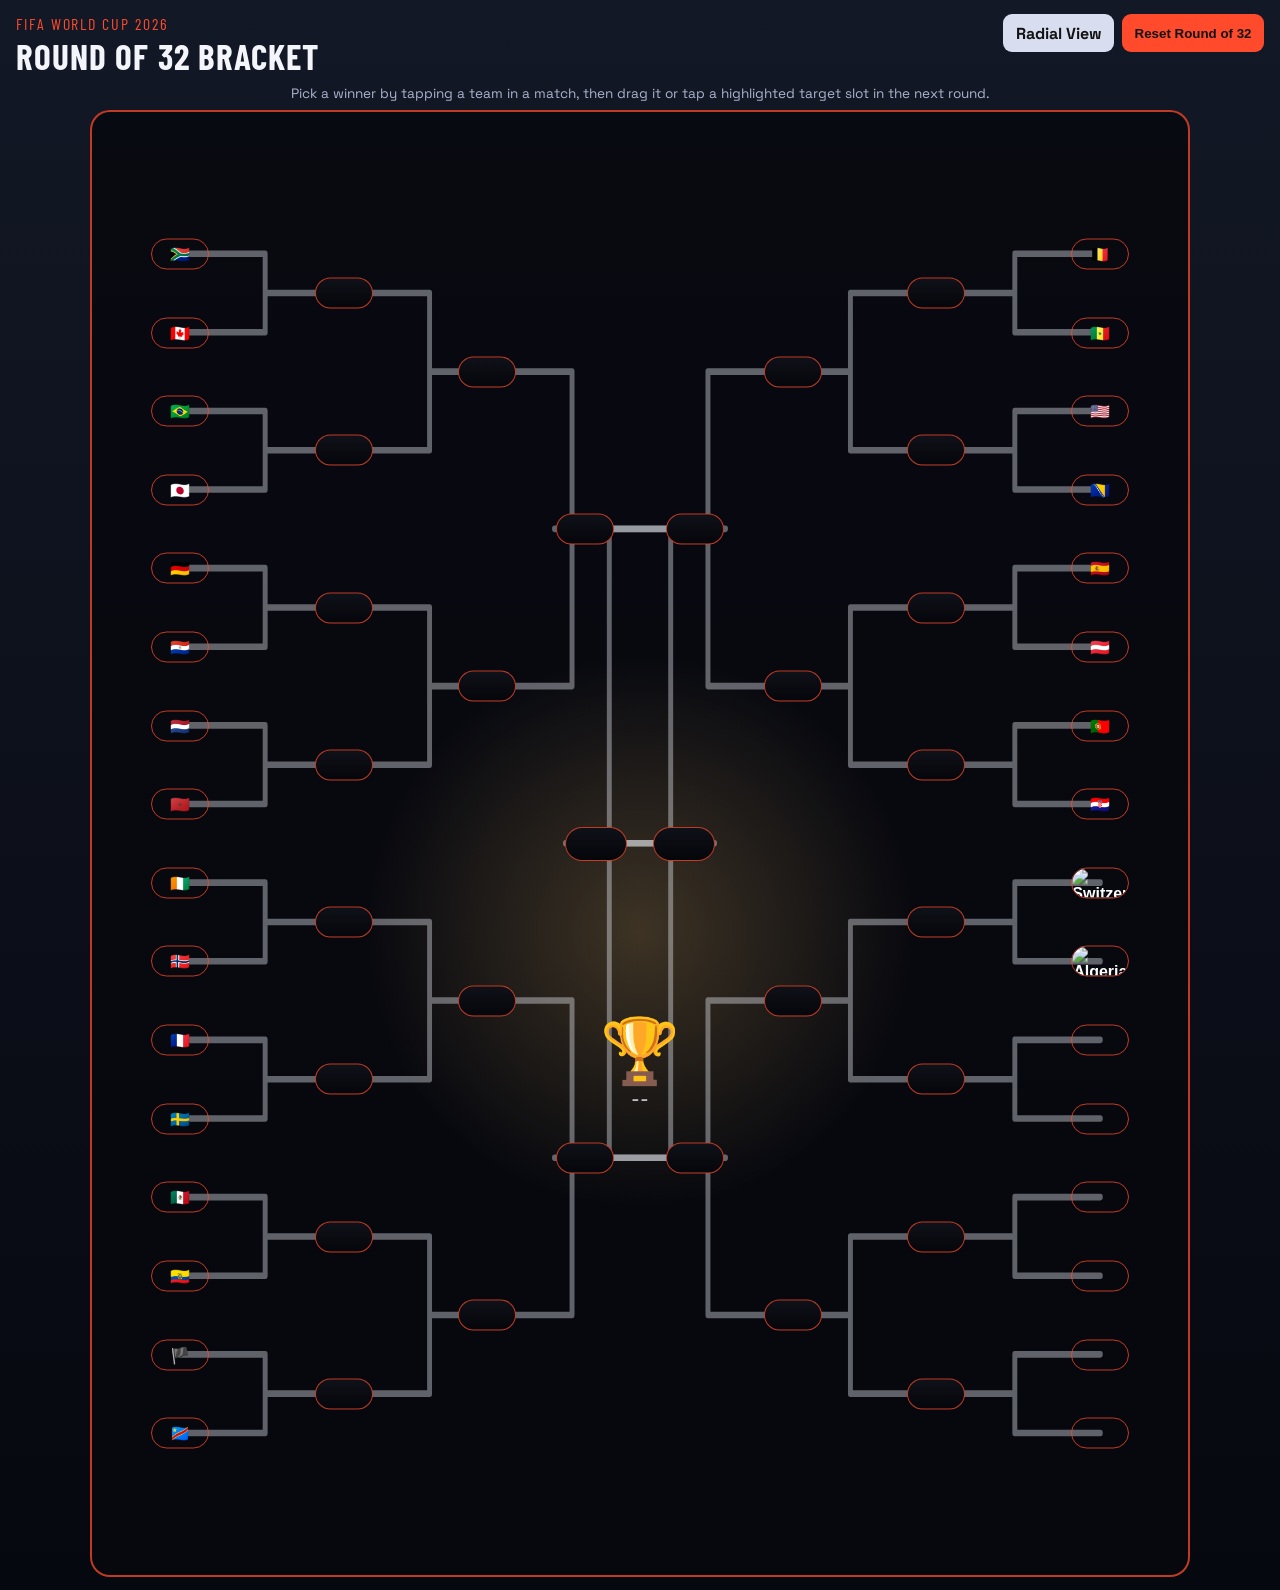
==== classic.html @ 3dedd13d "Add classic bracket view for World Cup 2026 - Implement classic.css for styling the classic bracket " ====
<!doctype html>
<html lang="en">
  <head>
    <meta charset="UTF-8" />
    <meta name="viewport" content="width=device-width, initial-scale=1.0" />
    <title>World Cup 2026 Classic Bracket</title>
    <link rel="preconnect" href="https://fonts.googleapis.com" />
    <link rel="preconnect" href="https://fonts.gstatic.com" crossorigin />
    <link
      href="https://fonts.googleapis.com/css2?family=Barlow+Condensed:wght@600;700&family=Space+Grotesk:wght@500;700&display=swap"
      rel="stylesheet"
    />
    <link rel="stylesheet" href="classic.css" />
  </head>
  <body>
    <header class="topbar">
      <div>
        <p class="kicker">FIFA WORLD CUP 2026</p>
        <h1>Round of 32 Bracket</h1>
      </div>
      <div class="actions">
        <a href="index.html" class="link-btn">Radial View</a>
        <button id="resetBtn" type="button">Reset Round of 32</button>
      </div>
    </header>

    <main>
      <p class="howto" id="howtoText">
        Pick a winner by tapping a team in a match, then drag it or tap a highlighted target slot in the next round.
      </p>
      <section id="board" class="board" aria-label="Classic knockout bracket">
        <svg id="lines" aria-hidden="true"></svg>
        <div id="slots"></div>
        <div id="center" class="center-cup" aria-live="polite">
          <div class="cup">🏆</div>
          <div class="winner-row">
            <span id="winnerFlag">--</span>
            <span id="winnerName"></span>
          </div>
        </div>
      </section>
    </main>

    <script src="classic.js"></script>
  </body>
</html>
---- classic.css ----
:root {
  --bg-0: #06080f;
  --bg-1: #131826;
  --text: #f3f5fb;
  --muted: #abb4cc;
  --accent: #ff4b2b;
  --line: rgba(242, 245, 253, 0.38);
  --slot-bg: linear-gradient(180deg, #0f1119 0%, #05060a 100%);
  --slot-border: rgba(255, 75, 43, 0.75);
}

* {
  box-sizing: border-box;
}

body {
  margin: 0;
  color: var(--text);
  font-family: "Space Grotesk", sans-serif;
  background:
    radial-gradient(circle at center, rgba(255, 129, 39, 0.18) 0%, transparent 30%),
    linear-gradient(180deg, var(--bg-1), var(--bg-0));
  min-height: 100vh;
}

.topbar {
  padding: 0.9rem 1rem 0.5rem;
  display: flex;
  justify-content: space-between;
  align-items: flex-start;
  gap: 1rem;
}

.kicker {
  margin: 0;
  color: var(--accent);
  letter-spacing: 0.12em;
  text-transform: uppercase;
  font-family: "Barlow Condensed", sans-serif;
}

h1 {
  margin: 0.08rem 0 0;
  font-family: "Barlow Condensed", sans-serif;
  letter-spacing: 0.03em;
  font-size: clamp(1.4rem, 3.6vw, 2.2rem);
  text-transform: uppercase;
}

.actions {
  display: flex;
  gap: 0.5rem;
  flex-wrap: wrap;
  justify-content: flex-end;
}

button,
.link-btn {
  border: 0;
  border-radius: 9px;
  padding: 0.52rem 0.78rem;
  text-decoration: none;
  font-weight: 700;
  cursor: pointer;
  background: var(--accent);
  color: #121212;
}

.link-btn {
  background: #d8deef;
}

main {
  padding: 0 0.45rem 0.8rem;
}

.howto {
  width: min(1100px, 98vw);
  margin: 0 auto 0.45rem;
  color: var(--muted);
  font-size: 0.85rem;
  line-height: 1.35;
  text-align: center;
}

.board {
  position: relative;
  width: min(1100px, 98vw);
  aspect-ratio: 3 / 4;
  margin: 0 auto;
  border-radius: 20px;
  border: 2px solid rgba(255, 75, 43, 0.75);
  background:
    radial-gradient(circle at 50% 56%, rgba(247, 191, 95, 0.22) 0%, rgba(7, 8, 14, 0.86) 28%),
    linear-gradient(180deg, #0f1320 0%, #05060a 100%);
  overflow: hidden;
}

#lines,
#slots {
  position: absolute;
  inset: 0;
}

#lines {
  width: 100%;
  height: 100%;
  pointer-events: none;
}

.link {
  fill: none;
  stroke: var(--line);
  stroke-width: 0.45;
  stroke-linecap: round;
  stroke-linejoin: round;
  filter: none;
}

.slot {
  position: absolute;
  transform: translate(-50%, -50%);
  width: 58px;
  height: 31px;
  border-radius: 999px;
  border: 1.6px solid var(--slot-border);
  background: #080a11;
  display: block;
  color: #fff;
  font-size: 1rem;
  user-select: none;
  transition: box-shadow 110ms ease, border-color 110ms ease;
  overflow: hidden;
  padding: 0;
}

.slot.empty {
  background: var(--slot-bg);
  color: rgba(255, 255, 255, 0.18);
}

.slot:not(.empty) {
  background: transparent;
}

.slot.final {
  width: 62px;
  height: 34px;
}

.flag-fill {
  position: absolute;
  inset: 0;
  width: 100%;
  height: 100%;
  object-fit: cover;
  object-position: center;
  border-radius: inherit;
  display: block;
  pointer-events: none;
}

.slot.selected {
  border-color: #ffd16f;
  box-shadow: 0 0 0 2px rgba(255, 209, 111, 0.26);
}

.slot.draggable {
  cursor: grab;
}

.slot.drop-ok {
  border-color: #89f8bf;
  box-shadow: 0 0 0 2px rgba(137, 248, 191, 0.24);
}

.center-cup {
  position: absolute;
  left: 50%;
  top: 62%;
  transform: translateX(-50%);
  text-align: center;
}

.cup {
  font-size: clamp(2.3rem, 7vw, 4rem);
  line-height: 1;
}

.winner-row {
  margin-top: 0.2rem;
  display: flex;
  flex-direction: column;
  align-items: center;
  gap: 0.1rem;
}

#winnerFlag {
  font-size: 1.2rem;
}

#winnerName {
  color: var(--muted);
  font-size: 0.82rem;
}

@media (max-width: 700px) {
  .topbar {
    padding: 0.6rem 0.6rem 0.45rem;
  }

  main {
    padding: 0 0.15rem 0.45rem;
  }

  .board {
    width: 99vw;
    border-radius: 14px;
  }

  .slot {
    width: 41px;
    height: 23px;
    font-size: 0.82rem;
    border-width: 1.1px;
  }

  .slot.final {
    width: 45px;
    height: 25px;
  }

  .link {
    stroke-width: 1.15;
  }

  .center-cup {
    top: 64%;
  }

  #winnerName {
    font-size: 0.64rem;
  }

  .howto {
    font-size: 0.72rem;
    margin-bottom: 0.3rem;
  }
}
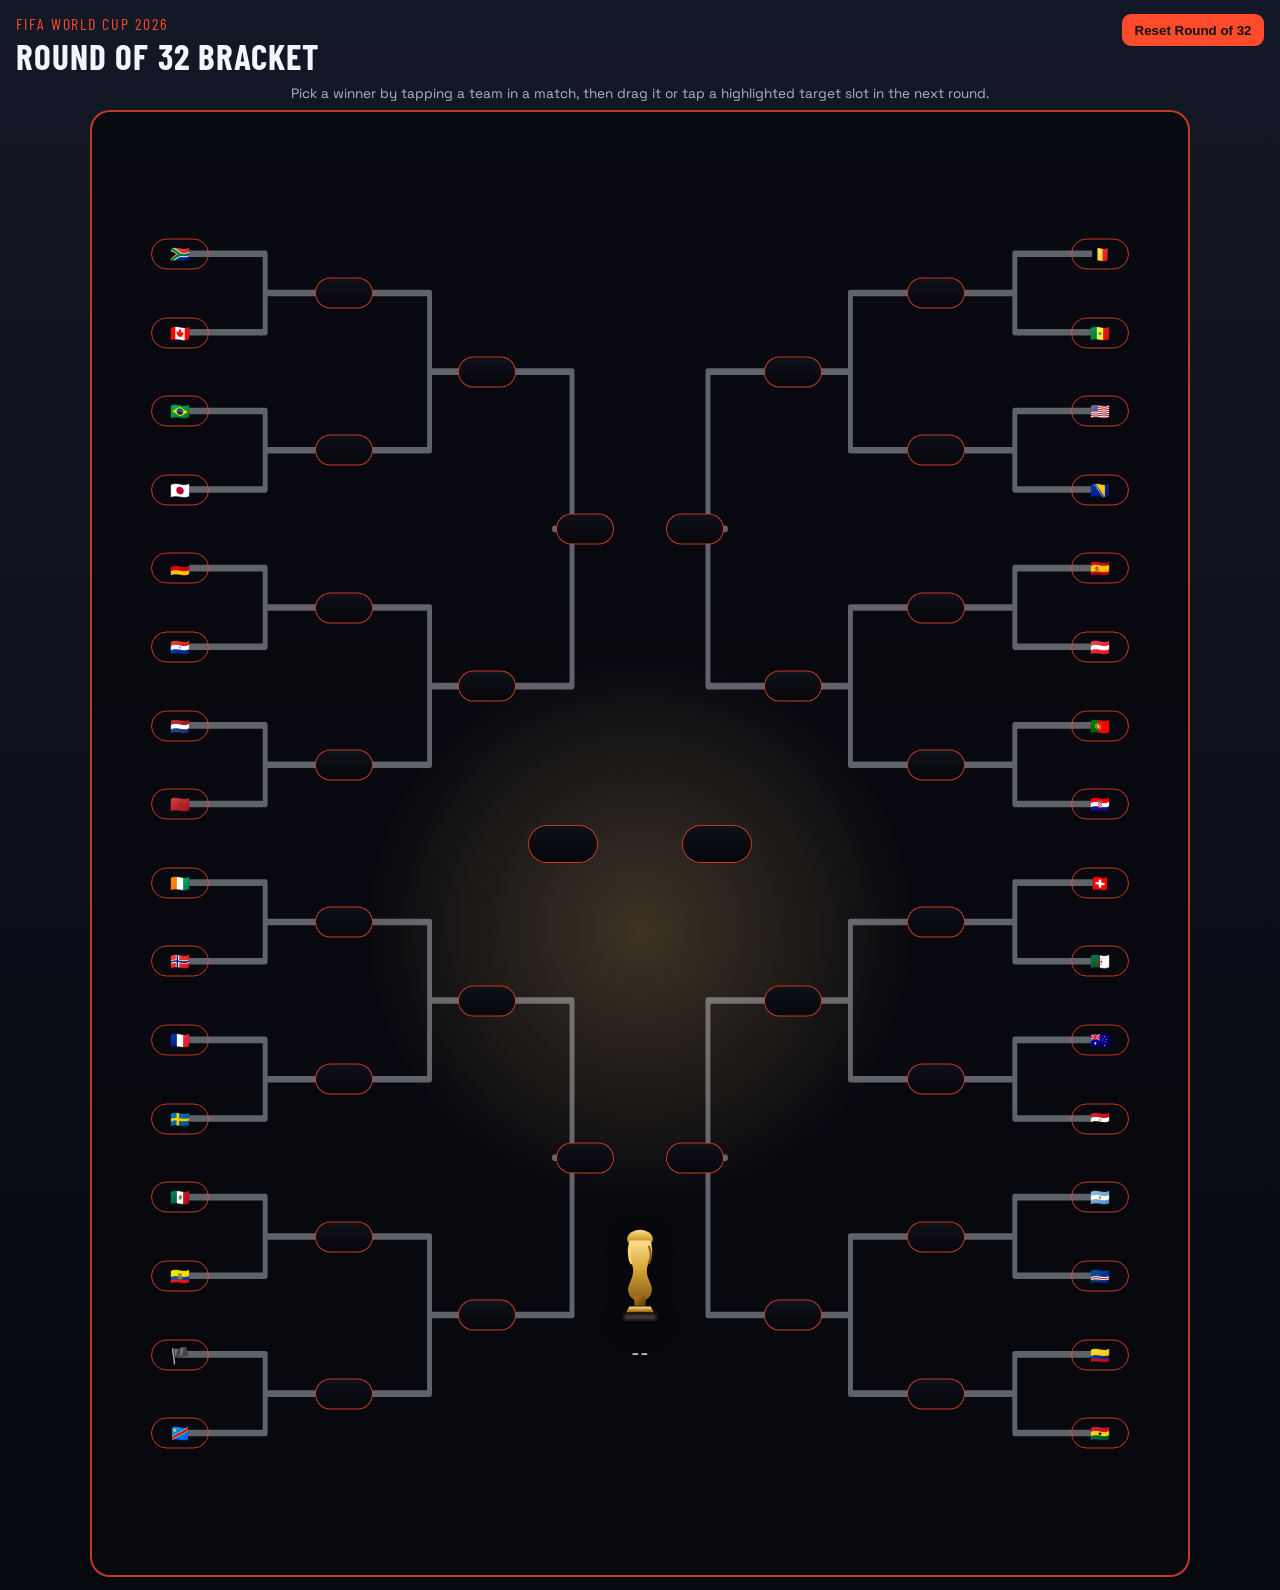
==== commit 001fceea: "Refactor styles and update HTML structure for classic bracket view; add FIFA trophy SVG asset" ====
--- a/classic.html
+++ b/classic.html
@@ -19,7 +19,6 @@
         <h1>Round of 32 Bracket</h1>
       </div>
       <div class="actions">
-        <a href="index.html" class="link-btn">Radial View</a>
         <button id="resetBtn" type="button">Reset Round of 32</button>
       </div>
     </header>
@@ -32,7 +31,14 @@
         <svg id="lines" aria-hidden="true"></svg>
         <div id="slots"></div>
         <div id="center" class="center-cup" aria-live="polite">
-          <div class="cup">🏆</div>
+          <img
+            class="cup-image"
+            src="assets/fifa-cup.png"
+            alt="FIFA World Cup Trophy"
+            loading="lazy"
+            decoding="async"
+            onerror="this.onerror=null;this.src='assets/fifa-trophy.svg';"
+          />
           <div class="winner-row">
             <span id="winnerFlag">--</span>
             <span id="winnerName"></span>
--- a/classic.css
+++ b/classic.css
@@ -64,10 +64,6 @@
   cursor: pointer;
   background: var(--accent);
   color: #121212;
-}
-
-.link-btn {
-  background: #d8deef;
 }
 
 main {
@@ -144,8 +140,8 @@
 }
 
 .slot.final {
-  width: 62px;
-  height: 34px;
+  width: 70px;
+  height: 38px;
 }
 
 .flag-fill {
@@ -177,14 +173,17 @@
 .center-cup {
   position: absolute;
   left: 50%;
-  top: 62%;
+  top: 76%;
   transform: translateX(-50%);
   text-align: center;
 }
 
-.cup {
-  font-size: clamp(2.3rem, 7vw, 4rem);
-  line-height: 1;
+.cup-image {
+  width: clamp(44px, 9vw, 68px);
+  height: auto;
+  display: block;
+  margin: 0 auto;
+  filter: drop-shadow(0 6px 10px rgba(0, 0, 0, 0.35));
 }
 
 .winner-row {
@@ -226,8 +225,8 @@
   }
 
   .slot.final {
-    width: 45px;
-    height: 25px;
+    width: 50px;
+    height: 28px;
   }
 
   .link {
@@ -235,7 +234,7 @@
   }
 
   .center-cup {
-    top: 64%;
+    top: 79%;
   }
 
   #winnerName {
